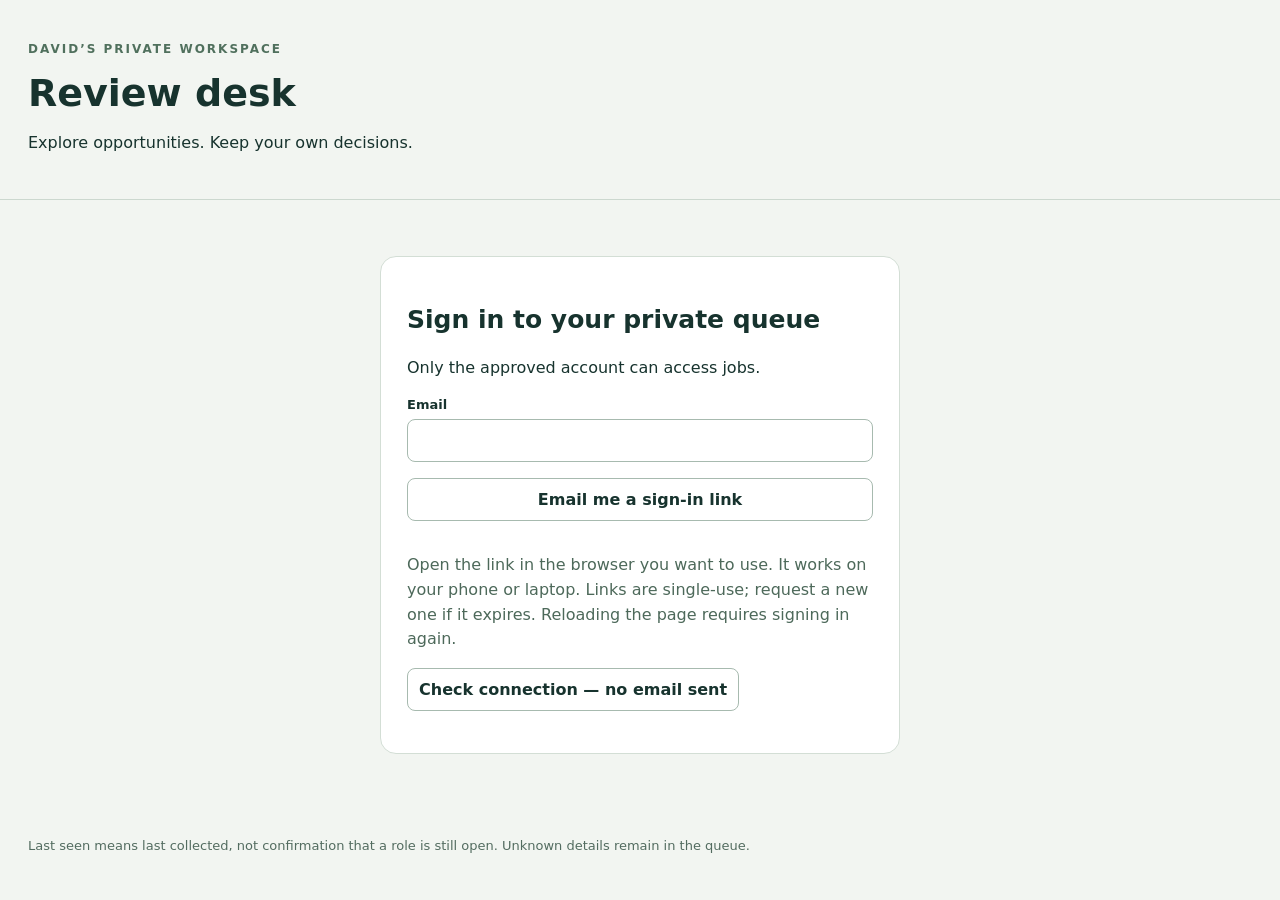
==== review/index.html @ bfdb440f "Add email-free connection diagnosis and distinguish app timeout" ====
<!doctype html><html lang="en"><head><meta charset="utf-8"><meta name="referrer" content="no-referrer"><meta name="robots" content="noindex,nofollow"><meta http-equiv="Content-Security-Policy" content="default-src 'self'; script-src 'self'; style-src 'self'; connect-src 'self' https://glhxpsuuxawejfvolspt.supabase.co; img-src 'none'; object-src 'none'; base-uri 'none'; form-action 'none'"><meta name="viewport" content="width=device-width,initial-scale=1"><title>Private review desk</title><link rel="stylesheet" href="./styles.css"><script type="module" src="./app.js"></script></head><body><header><div><p class="eyebrow">DAVID’S PRIVATE WORKSPACE</p><h1>Review desk</h1><p>Explore opportunities. Keep your own decisions.</p></div><button id="logout" hidden>Sign out</button></header><main><p id="banner" class="notice" hidden></p><section id="login" class="card"><h2>Sign in to your private queue</h2><p id="loginIntro">Only the approved account can access jobs.</p><form id="loginForm"><label>Email<input id="email" type="email" autocomplete="email" required></label><button id="sendCode" type="submit">Email me a sign-in link</button><p class="meta">Open the link in the browser you want to use. It works on your phone or laptop. Links are single-use; request a new one if it expires. Reloading the page requires signing in again.</p></form><button id="checkConnection" type="button">Check connection — no email sent</button><p id="connectionStatus" role="status"></p><button id="demoLogin" hidden>Open synthetic demo</button><p id="loginStatus" role="status"></p></section><section id="workspace" hidden><div class="toolbar"><label class="search">Search jobs<input id="search" type="search" placeholder="Title, company, location or description"></label><label>Work mode<select id="mode"><option value="">All modes</option><option>remote</option><option>hybrid</option><option>onsite</option><option>unknown</option></select></label><label>Your decision<select id="state"><option value="">All decisions</option><option value="unreviewed">Unreviewed</option><option value="interested">Interested</option><option value="maybe">Maybe</option><option value="not_interested">Pass</option><option value="applied">Applied</option></select></label><label>Description<select id="coverage"><option value="">All coverage</option><option value="retrieved">Full description</option><option value="incomplete">Partial or unavailable</option></select></label><button id="clear">Clear filters</button><button id="refresh">Refresh</button></div><p id="loadStatus" role="status"></p><div class="layout"><nav id="jobs" aria-label="Job results"></nav><article id="detail" class="card"><h2>Select a job</h2><p>Your decisions are saved separately from collected job data.</p></article></div></section></main><footer>Last seen means last collected, not confirmation that a role is still open. Unknown details remain in the queue.</footer></body></html>
---- review/styles.css ----
:root{font-family:system-ui,-apple-system,sans-serif;color:#17332e;background:#f2f5f1;font-size:16px}*{box-sizing:border-box}body{margin:0}header,main,footer{max-width:1320px;margin:auto;padding:28px}header{display:flex;justify-content:space-between;align-items:center;border-bottom:1px solid #ccd8cf}h1{font-size:38px;margin:4px 0}h2{font-size:25px;line-height:1.25}h3{margin-top:28px}.eyebrow{font-size:12px;letter-spacing:2px;font-weight:700;color:#50705d}p{line-height:1.55}.card{background:#fff;border:1px solid #d3ded5;border-radius:16px;padding:26px}.notice{padding:14px 18px;background:#fff0ca;border-radius:10px;color:#614715}.toolbar{display:flex;gap:12px;align-items:end;flex-wrap:wrap;padding:10px 0}label{display:flex;flex-direction:column;gap:7px;font-size:13px;font-weight:600}.search{flex:1;min-width:220px}input,select,textarea,button{font:inherit;border:1px solid #a7baaf;border-radius:8px;padding:11px;background:white;color:inherit}button{cursor:pointer;font-weight:650}button:hover{background:#e5eee7}button:focus-visible,a:focus-visible,input:focus-visible,select:focus-visible,textarea:focus-visible{outline:3px solid #dc9b26;outline-offset:2px}button:disabled{opacity:.55;cursor:wait}.layout{display:grid;grid-template-columns:350px minmax(0,1fr);gap:22px;align-items:start}#jobs{display:grid;gap:10px}#jobs button{text-align:left;padding:18px;line-height:1.5}#jobs button[aria-current=true]{border:2px solid #236246;background:#e7f0e9}#jobs small{display:block;font-weight:400}.meta{color:#4d695a}.badge{display:inline-block;background:#eaf0ea;padding:4px 10px;border-radius:30px;font-size:12px;margin-right:6px}.description{white-space:pre-wrap;line-height:1.65;overflow-wrap:anywhere}.decision{display:flex;gap:8px;flex-wrap:wrap}.decision button[aria-pressed=true],.primary{background:#195d43;color:white}.error{color:#a32028}textarea{width:100%;min-height:110px;resize:vertical;margin:8px 0}a{color:#176548;overflow-wrap:anywhere}#login{max-width:520px;margin:28px auto}#loginForm{display:grid;gap:16px}footer{font-size:13px;color:#536c60}.reviewBox{border-top:1px solid #dae2dc;margin-top:30px;padding-top:8px}#loadStatus{min-height:24px}button#save{min-width:150px}#detail{min-width:0}#detail h2{margin-top:12px}[hidden]{display:none!important}@media(max-width:800px){header,main,footer{padding:18px}.layout{grid-template-columns:1fr}h1{font-size:30px}#jobs{max-height:330px;overflow:auto}.card{padding:20px}.toolbar label{flex:1;min-width:140px}.toolbar .search{flex-basis:100%}}

input,select,textarea{font-size:16px}
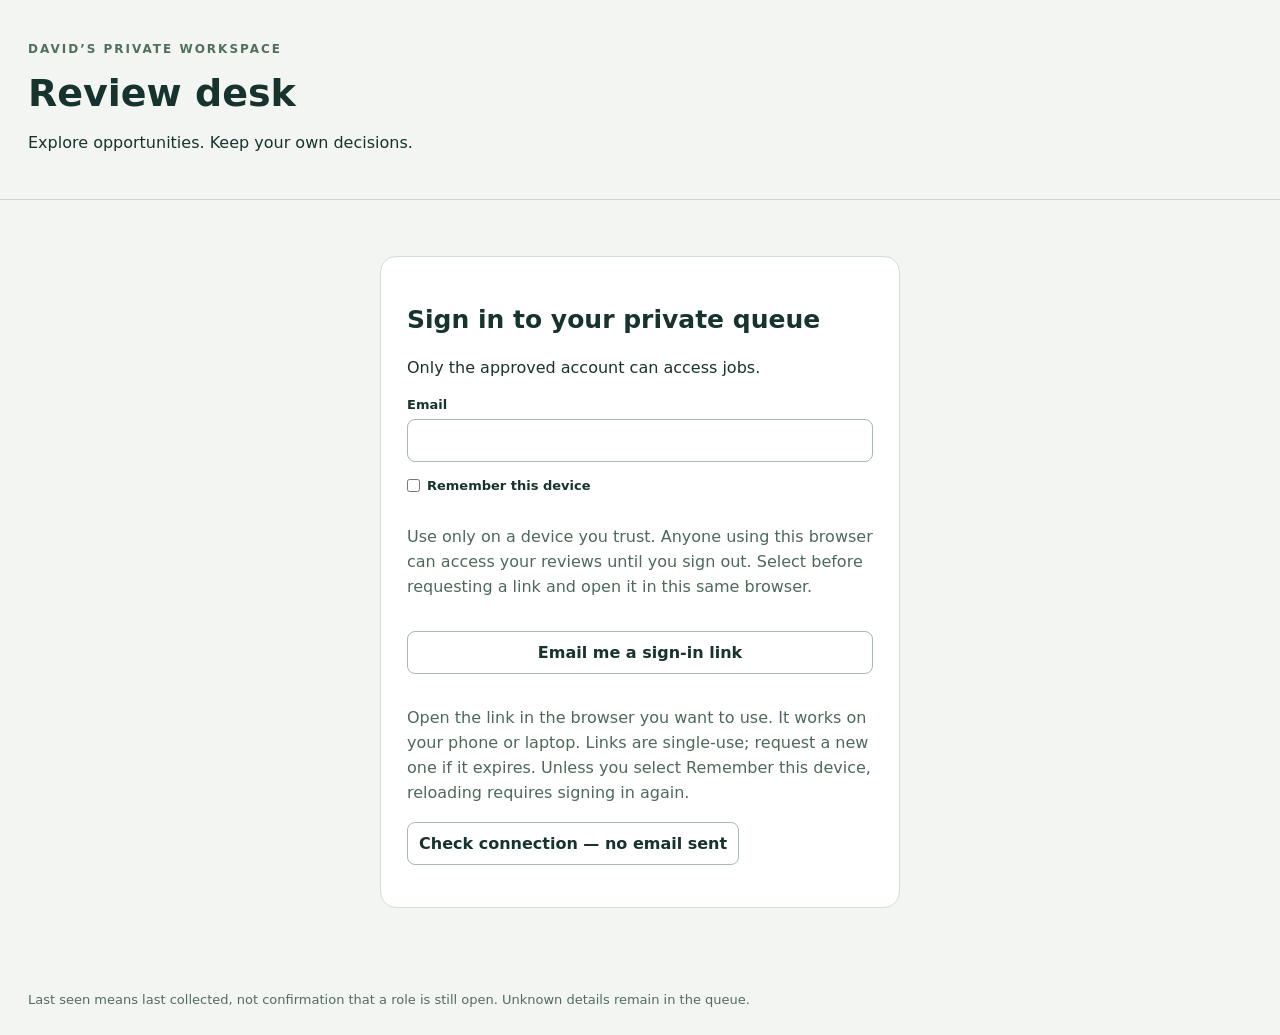
==== commit 224072e5: "Show discovery sources and add opt-in remembered sessions" ====
--- a/review/index.html
+++ b/review/index.html
@@ -1 +1 @@
-<!doctype html><html lang="en"><head><meta charset="utf-8"><meta name="referrer" content="no-referrer"><meta name="robots" content="noindex,nofollow"><meta http-equiv="Content-Security-Policy" content="default-src 'self'; script-src 'self'; style-src 'self'; connect-src 'self' https://glhxpsuuxawejfvolspt.supabase.co; img-src 'none'; object-src 'none'; base-uri 'none'; form-action 'none'"><meta name="viewport" content="width=device-width,initial-scale=1"><title>Private review desk</title><link rel="stylesheet" href="./styles.css"><script type="module" src="./app.js"></script></head><body><header><div><p class="eyebrow">DAVID’S PRIVATE WORKSPACE</p><h1>Review desk</h1><p>Explore opportunities. Keep your own decisions.</p></div><button id="logout" hidden>Sign out</button></header><main><p id="banner" class="notice" hidden></p><section id="login" class="card"><h2>Sign in to your private queue</h2><p id="loginIntro">Only the approved account can access jobs.</p><form id="loginForm"><label>Email<input id="email" type="email" autocomplete="email" required></label><button id="sendCode" type="submit">Email me a sign-in link</button><p class="meta">Open the link in the browser you want to use. It works on your phone or laptop. Links are single-use; request a new one if it expires. Reloading the page requires signing in again.</p></form><button id="checkConnection" type="button">Check connection — no email sent</button><p id="connectionStatus" role="status"></p><button id="demoLogin" hidden>Open synthetic demo</button><p id="loginStatus" role="status"></p></section><section id="workspace" hidden><div class="toolbar"><label class="search">Search jobs<input id="search" type="search" placeholder="Title, company, location or description"></label><label>Work mode<select id="mode"><option value="">All modes</option><option>remote</option><option>hybrid</option><option>onsite</option><option>unknown</option></select></label><label>Your decision<select id="state"><option value="">All decisions</option><option value="unreviewed">Unreviewed</option><option value="interested">Interested</option><option value="maybe">Maybe</option><option value="not_interested">Pass</option><option value="applied">Applied</option></select></label><label>Description<select id="coverage"><option value="">All coverage</option><option value="retrieved">Full description</option><option value="incomplete">Partial or unavailable</option></select></label><button id="clear">Clear filters</button><button id="refresh">Refresh</button></div><p id="loadStatus" role="status"></p><div class="layout"><nav id="jobs" aria-label="Job results"></nav><article id="detail" class="card"><h2>Select a job</h2><p>Your decisions are saved separately from collected job data.</p></article></div></section></main><footer>Last seen means last collected, not confirmation that a role is still open. Unknown details remain in the queue.</footer></body></html>
+<!doctype html><html lang="en"><head><meta charset="utf-8"><meta name="referrer" content="no-referrer"><meta name="robots" content="noindex,nofollow"><meta http-equiv="Content-Security-Policy" content="default-src 'self'; script-src 'self'; style-src 'self'; connect-src 'self' https://glhxpsuuxawejfvolspt.supabase.co; img-src 'none'; object-src 'none'; base-uri 'none'; form-action 'none'"><meta name="viewport" content="width=device-width,initial-scale=1"><title>Private review desk</title><link rel="stylesheet" href="./styles.css"><script type="module" src="./app.js?v=20261021-remember1"></script></head><body><header><div><p class="eyebrow">DAVID’S PRIVATE WORKSPACE</p><h1>Review desk</h1><p>Explore opportunities. Keep your own decisions.</p></div><button id="logout" hidden>Sign out</button></header><main><p id="banner" class="notice" hidden></p><section id="login" class="card"><h2>Sign in to your private queue</h2><p id="loginIntro">Only the approved account can access jobs.</p><form id="loginForm"><label>Email<input id="email" type="email" autocomplete="email" required></label><label class="remember"><input id="remember" type="checkbox"> Remember this device</label><p class="meta">Use only on a device you trust. Anyone using this browser can access your reviews until you sign out. Select before requesting a link and open it in this same browser.</p><button id="sendCode" type="submit">Email me a sign-in link</button><p class="meta">Open the link in the browser you want to use. It works on your phone or laptop. Links are single-use; request a new one if it expires. Unless you select Remember this device, reloading requires signing in again.</p></form><button id="checkConnection" type="button">Check connection — no email sent</button><p id="connectionStatus" role="status"></p><button id="demoLogin" hidden>Open synthetic demo</button><p id="loginStatus" role="status"></p></section><section id="workspace" hidden><div class="toolbar"><label class="search">Search jobs<input id="search" type="search" placeholder="Title, company, location or description"></label><label>Work mode<select id="mode"><option value="">All modes</option><option>remote</option><option>hybrid</option><option>onsite</option><option>unknown</option></select></label><label>Your decision<select id="state"><option value="">All decisions</option><option value="unreviewed">Unreviewed</option><option value="interested">Interested</option><option value="maybe">Maybe</option><option value="not_interested">Pass</option><option value="applied">Applied</option></select></label><label>Description<select id="coverage"><option value="">All coverage</option><option value="retrieved">Full description</option><option value="incomplete">Partial or unavailable</option></select></label><label>Discovered via<select id="source"><option value="">All sources</option><option value="email">Email / newsletter</option><option value="employer">Employer feed</option><option value="manual">Manual</option><option value="other">Other source</option><option value="unknown">Unknown</option></select></label><button id="clear">Clear filters</button><button id="refresh">Refresh</button></div><p id="loadStatus" role="status"></p><div class="layout"><nav id="jobs" aria-label="Job results"></nav><article id="detail" class="card"><h2>Select a job</h2><p>Your decisions are saved separately from collected job data.</p></article></div></section></main><footer>Last seen means last collected, not confirmation that a role is still open. Unknown details remain in the queue.</footer></body></html>
--- a/review/styles.css
+++ b/review/styles.css
@@ -1,3 +1,5 @@
 :root{font-family:system-ui,-apple-system,sans-serif;color:#17332e;background:#f2f5f1;font-size:16px}*{box-sizing:border-box}body{margin:0}header,main,footer{max-width:1320px;margin:auto;padding:28px}header{display:flex;justify-content:space-between;align-items:center;border-bottom:1px solid #ccd8cf}h1{font-size:38px;margin:4px 0}h2{font-size:25px;line-height:1.25}h3{margin-top:28px}.eyebrow{font-size:12px;letter-spacing:2px;font-weight:700;color:#50705d}p{line-height:1.55}.card{background:#fff;border:1px solid #d3ded5;border-radius:16px;padding:26px}.notice{padding:14px 18px;background:#fff0ca;border-radius:10px;color:#614715}.toolbar{display:flex;gap:12px;align-items:end;flex-wrap:wrap;padding:10px 0}label{display:flex;flex-direction:column;gap:7px;font-size:13px;font-weight:600}.search{flex:1;min-width:220px}input,select,textarea,button{font:inherit;border:1px solid #a7baaf;border-radius:8px;padding:11px;background:white;color:inherit}button{cursor:pointer;font-weight:650}button:hover{background:#e5eee7}button:focus-visible,a:focus-visible,input:focus-visible,select:focus-visible,textarea:focus-visible{outline:3px solid #dc9b26;outline-offset:2px}button:disabled{opacity:.55;cursor:wait}.layout{display:grid;grid-template-columns:350px minmax(0,1fr);gap:22px;align-items:start}#jobs{display:grid;gap:10px}#jobs button{text-align:left;padding:18px;line-height:1.5}#jobs button[aria-current=true]{border:2px solid #236246;background:#e7f0e9}#jobs small{display:block;font-weight:400}.meta{color:#4d695a}.badge{display:inline-block;background:#eaf0ea;padding:4px 10px;border-radius:30px;font-size:12px;margin-right:6px}.description{white-space:pre-wrap;line-height:1.65;overflow-wrap:anywhere}.decision{display:flex;gap:8px;flex-wrap:wrap}.decision button[aria-pressed=true],.primary{background:#195d43;color:white}.error{color:#a32028}textarea{width:100%;min-height:110px;resize:vertical;margin:8px 0}a{color:#176548;overflow-wrap:anywhere}#login{max-width:520px;margin:28px auto}#loginForm{display:grid;gap:16px}footer{font-size:13px;color:#536c60}.reviewBox{border-top:1px solid #dae2dc;margin-top:30px;padding-top:8px}#loadStatus{min-height:24px}button#save{min-width:150px}#detail{min-width:0}#detail h2{margin-top:12px}[hidden]{display:none!important}@media(max-width:800px){header,main,footer{padding:18px}.layout{grid-template-columns:1fr}h1{font-size:30px}#jobs{max-height:330px;overflow:auto}.card{padding:20px}.toolbar label{flex:1;min-width:140px}.toolbar .search{flex-basis:100%}}
 
 input,select,textarea{font-size:16px}
+
+label.remember{flex-direction:row;align-items:center}label.remember input{margin:0}
